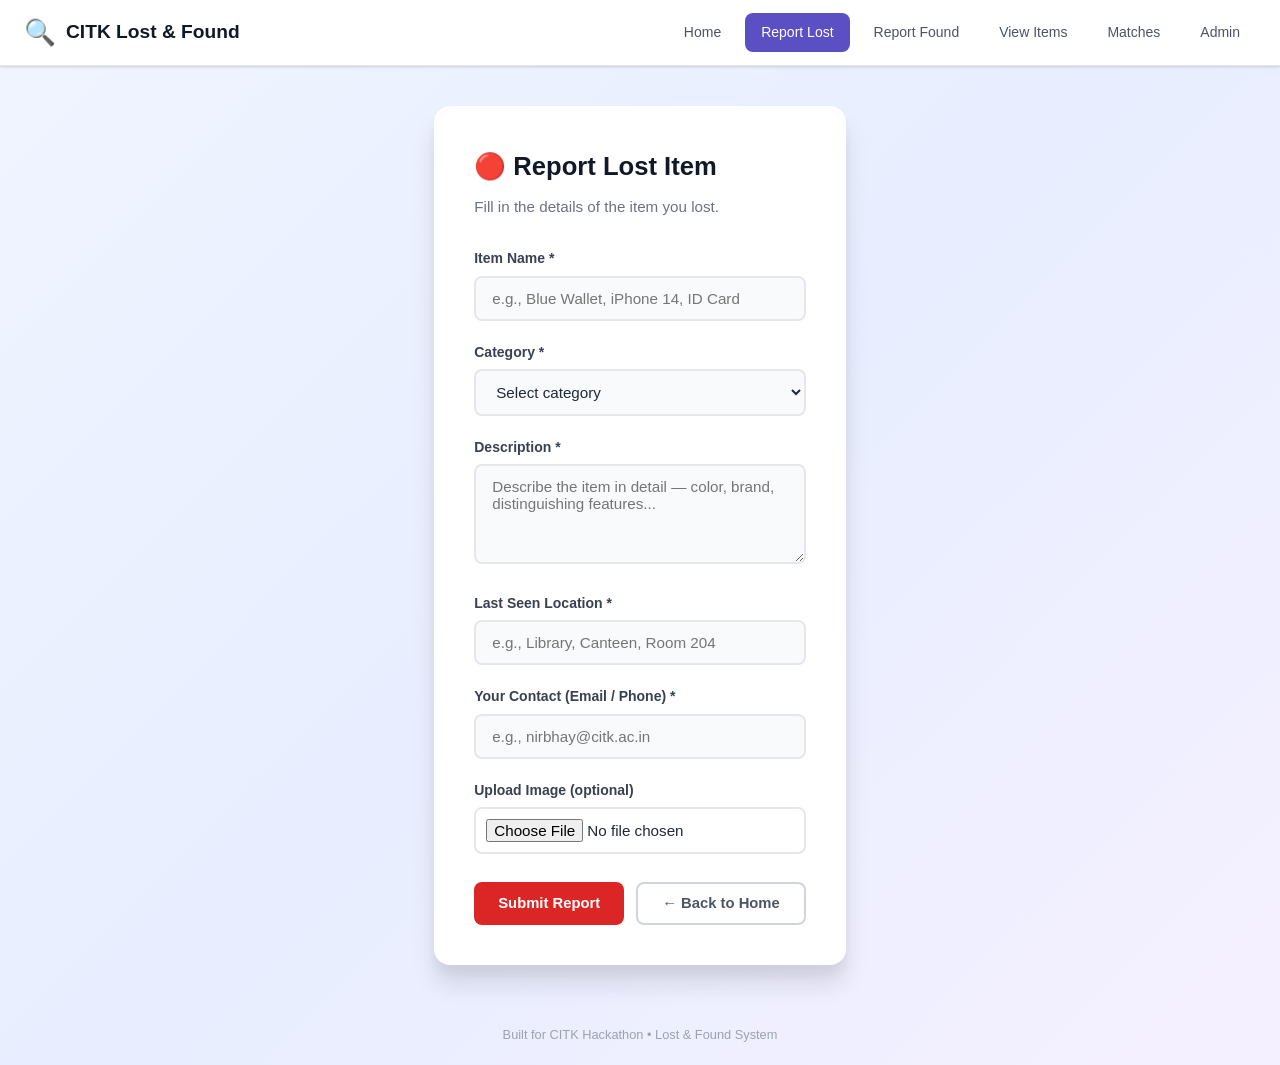
==== lost.html @ c3c338a7 "Add files via upload" ====
<!DOCTYPE html>
<html lang="en">
<head>
  <meta charset="UTF-8">
  <meta name="viewport" content="width=device-width, initial-scale=1.0">
  <title>Report Lost Item - CITK Lost & Found</title>
  <link rel="stylesheet" href="style.css">
</head>
<body>
  <div class="page-wrapper">

    <!-- Navbar -->
    <nav class="navbar">
      <a href="index.html" class="navbar-brand">
        <span class="logo-icon">🔍</span>
        CITK Lost & Found
      </a>
      <div class="navbar-links">
        <a href="index.html">Home</a>
        <a href="lost.html" class="active">Report Lost</a>
        <a href="found.html">Report Found</a>
        <a href="items.html">View Items</a>
        <a href="matches.html">Matches</a>
        <a href="admin.html">Admin</a>
      </div>
    </nav>

    <!-- Form -->
    <div class="form-card">
      <h2>🔴 Report Lost Item</h2>
      <p class="form-subtitle">Fill in the details of the item you lost.</p>

      <div class="alert alert-success" id="successAlert">
        ✅ Item reported successfully! We'll try to find a match.
      </div>
      <div class="alert alert-error" id="errorAlert">
        ❌ Something went wrong. Please try again.
      </div>

      <form id="lostForm">
        <div class="form-group">
          <label for="itemName">Item Name *</label>
          <input type="text" id="itemName" placeholder="e.g., Blue Wallet, iPhone 14, ID Card" required>
        </div>

        <div class="form-group">
          <label for="category">Category *</label>
          <select id="category" required>
            <option value="">Select category</option>
            <option value="electronics">Electronics</option>
            <option value="wallet">Wallet / Purse</option>
            <option value="keys">Keys</option>
            <option value="id-card">ID Card / Documents</option>
            <option value="clothing">Clothing / Accessories</option>
            <option value="bottle">Bottle / Container</option>
            <option value="bag">Bag / Backpack</option>
            <option value="book">Book / Notebook</option>
            <option value="other">Other</option>
          </select>
        </div>

        <div class="form-group">
          <label for="description">Description *</label>
          <textarea id="description" placeholder="Describe the item in detail — color, brand, distinguishing features..." required></textarea>
        </div>

        <div class="form-group">
          <label for="location">Last Seen Location *</label>
          <input type="text" id="location" placeholder="e.g., Library, Canteen, Room 204" required>
        </div>

        <div class="form-group">
          <label for="contactInfo">Your Contact (Email / Phone) *</label>
          <input type="text" id="contactInfo" placeholder="e.g., nirbhay@citk.ac.in" required>
        </div>

        <div class="form-group">
          <label for="imageUpload">Upload Image (optional)</label>
          <input type="file" id="imageUpload" accept="image/*">
          <div class="image-preview" id="imagePreview">
            <img id="previewImg" src="" alt="Preview">
          </div>
        </div>

        <div class="form-actions">
          <button type="submit" class="btn btn-danger" id="submitBtn">
            Submit Report
          </button>
          <a href="index.html" class="btn btn-outline">← Back to Home</a>
        </div>
      </form>
    </div>

    <footer class="footer">
      Built for CITK Hackathon • Lost & Found System
    </footer>

  </div>

  <!-- Firebase SDK -->
  <script src="https://www.gstatic.com/firebasejs/10.12.0/firebase-app-compat.js"></script>
  <script src="https://www.gstatic.com/firebasejs/10.12.0/firebase-firestore-compat.js"></script>
  <script src="firebase-config.js"></script>
  <script src="app.js"></script>
  <script>
    // Image Preview
    document.getElementById('imageUpload').addEventListener('change', function(e) {
      const file = e.target.files[0];
      if (file) {
        const preview = document.getElementById('imagePreview');
        const img = document.getElementById('previewImg');
        const reader = new FileReader();
        reader.onload = function(ev) {
          img.src = ev.target.result;
          preview.style.display = 'block';
        };
        reader.readAsDataURL(file);
      }
    });

    // Form Submit
    document.getElementById('lostForm').addEventListener('submit', async function(e) {
      e.preventDefault();
      const btn = document.getElementById('submitBtn');
      btn.textContent = 'Submitting...';
      btn.disabled = true;

      try {
        const imageFile = document.getElementById('imageUpload').files[0];
        let imageData = '';

        if (imageFile) {
          imageData = await compressAndConvertImage(imageFile);
        }

        await db.collection('lostItems').add({
          name: document.getElementById('itemName').value.trim(),
          category: document.getElementById('category').value,
          description: document.getElementById('description').value.trim(),
          location: document.getElementById('location').value.trim(),
          contact: document.getElementById('contactInfo').value.trim(),
          image: imageData,
          status: 'open',
          type: 'lost',
          createdAt: firebase.firestore.FieldValue.serverTimestamp()
        });

        showAlert('successAlert');
        document.getElementById('lostForm').reset();
        document.getElementById('imagePreview').style.display = 'none';
      } catch (err) {
        console.error(err);
        showAlert('errorAlert');
      }

      btn.textContent = 'Submit Report';
      btn.disabled = false;
    });
  </script>
</body>
</html>
---- style.css ----
/* ============================================
   CITK LOST & FOUND — STYLESHEET
   ============================================ */

/* ---------- Reset & Base ---------- */
*,
*::before,
*::after {
  margin: 0;
  padding: 0;
  box-sizing: border-box;
}

:root {
  --primary: #5b4fc4;
  --primary-dark: #4a3fb3;
  --primary-light: #ede9fe;
  --success: #16a34a;
  --success-light: #dcfce7;
  --danger: #dc2626;
  --danger-light: #fee2e2;
  --warning: #f59e0b;
  --warning-light: #fef3c7;
  --info: #2563eb;
  --info-light: #dbeafe;
  --gray-50: #f9fafb;
  --gray-100: #f3f4f6;
  --gray-200: #e5e7eb;
  --gray-300: #d1d5db;
  --gray-400: #9ca3af;
  --gray-500: #6b7280;
  --gray-600: #4b5563;
  --gray-700: #374151;
  --gray-800: #1f2937;
  --gray-900: #111827;
  --white: #ffffff;
  --shadow: 0 1px 3px rgba(0, 0, 0, 0.1), 0 1px 2px rgba(0, 0, 0, 0.06);
  --shadow-md: 0 4px 6px rgba(0, 0, 0, 0.07), 0 2px 4px rgba(0, 0, 0, 0.06);
  --shadow-lg: 0 10px 15px rgba(0, 0, 0, 0.1), 0 4px 6px rgba(0, 0, 0, 0.05);
  --shadow-xl: 0 20px 25px rgba(0, 0, 0, 0.1), 0 10px 10px rgba(0, 0, 0, 0.04);
  --radius: 12px;
  --radius-sm: 8px;
  --radius-lg: 16px;
  --transition: all 0.2s ease;
}

body {
  font-family: 'Segoe UI', 'Inter', -apple-system, BlinkMacSystemFont, sans-serif;
  background: linear-gradient(135deg, #f0f4ff 0%, #e8eeff 50%, #f5f0ff 100%);
  color: var(--gray-800);
  min-height: 100vh;
  line-height: 1.6;
}

/* ---------- Layout ---------- */
.container {
  max-width: 1100px;
  margin: 0 auto;
  padding: 40px 20px;
}

.page-wrapper {
  min-height: 100vh;
  display: flex;
  flex-direction: column;
}

/* ---------- Header / Navbar ---------- */
.navbar {
  background: var(--white);
  border-bottom: 1px solid var(--gray-200);
  padding: 12px 24px;
  display: flex;
  align-items: center;
  justify-content: space-between;
  box-shadow: var(--shadow);
  position: sticky;
  top: 0;
  z-index: 100;
}

.navbar-brand {
  display: flex;
  align-items: center;
  gap: 10px;
  text-decoration: none;
  color: var(--gray-900);
  font-weight: 700;
  font-size: 1.2rem;
}

.navbar-brand .logo-icon {
  font-size: 1.6rem;
}

.navbar-links {
  display: flex;
  gap: 8px;
  flex-wrap: wrap;
}

.navbar-links a {
  text-decoration: none;
  padding: 8px 16px;
  border-radius: var(--radius-sm);
  font-size: 0.875rem;
  font-weight: 500;
  color: var(--gray-600);
  transition: var(--transition);
}

.navbar-links a:hover {
  background: var(--primary-light);
  color: var(--primary);
}

.navbar-links a.active {
  background: var(--primary);
  color: var(--white);
}

/* ---------- Hero / Home ---------- */
.hero {
  text-align: center;
  padding: 80px 20px;
}

.hero-card {
  background: var(--white);
  border-radius: var(--radius-lg);
  padding: 60px 40px;
  box-shadow: var(--shadow-xl);
  max-width: 700px;
  margin: 0 auto;
}

.hero h1 {
  font-size: 2.4rem;
  font-weight: 800;
  color: var(--gray-900);
  margin-bottom: 8px;
  letter-spacing: -0.5px;
}

.hero .subtitle {
  font-size: 1.05rem;
  color: var(--gray-500);
  margin-bottom: 12px;
}

.hero .description {
  font-size: 0.95rem;
  color: var(--gray-400);
  margin-bottom: 36px;
}

.hero-buttons {
  display: flex;
  flex-wrap: wrap;
  gap: 12px;
  justify-content: center;
}

/* ---------- Buttons ---------- */
.btn {
  display: inline-flex;
  align-items: center;
  gap: 8px;
  padding: 12px 24px;
  border-radius: var(--radius-sm);
  font-size: 0.925rem;
  font-weight: 600;
  text-decoration: none;
  border: none;
  cursor: pointer;
  transition: var(--transition);
  line-height: 1;
}

.btn:hover {
  transform: translateY(-1px);
  box-shadow: var(--shadow-md);
}

.btn:active {
  transform: translateY(0);
}

.btn-primary {
  background: var(--primary);
  color: var(--white);
}

.btn-primary:hover {
  background: var(--primary-dark);
}

.btn-success {
  background: var(--success);
  color: var(--white);
}

.btn-success:hover {
  background: #15803d;
}

.btn-danger {
  background: var(--danger);
  color: var(--white);
}

.btn-danger:hover {
  background: #b91c1c;
}

.btn-warning {
  background: var(--warning);
  color: var(--white);
}

.btn-warning:hover {
  background: #d97706;
}

.btn-info {
  background: var(--info);
  color: var(--white);
}

.btn-info:hover {
  background: #1d4ed8;
}

.btn-outline {
  background: var(--white);
  color: var(--gray-600);
  border: 2px solid var(--gray-300);
}

.btn-outline:hover {
  border-color: var(--primary);
  color: var(--primary);
  background: var(--primary-light);
}

.btn-sm {
  padding: 8px 16px;
  font-size: 0.825rem;
}

.btn-lg {
  padding: 14px 28px;
  font-size: 1rem;
}

/* ---------- Cards ---------- */
.card {
  background: var(--white);
  border-radius: var(--radius);
  box-shadow: var(--shadow);
  overflow: hidden;
  transition: var(--transition);
}

.card:hover {
  box-shadow: var(--shadow-lg);
  transform: translateY(-2px);
}

.card-body {
  padding: 20px;
}

/* ---------- Forms ---------- */
.form-card {
  background: var(--white);
  border-radius: var(--radius-lg);
  padding: 40px;
  box-shadow: var(--shadow-xl);
  max-width: 600px;
  margin: 40px auto;
}

.form-card h2 {
  font-size: 1.6rem;
  font-weight: 700;
  margin-bottom: 8px;
  color: var(--gray-900);
}

.form-card .form-subtitle {
  color: var(--gray-500);
  margin-bottom: 28px;
  font-size: 0.95rem;
}

.form-group {
  margin-bottom: 20px;
}

.form-group label {
  display: block;
  font-weight: 600;
  font-size: 0.875rem;
  color: var(--gray-700);
  margin-bottom: 6px;
}

.form-group input,
.form-group textarea,
.form-group select {
  width: 100%;
  padding: 12px 16px;
  border: 2px solid var(--gray-200);
  border-radius: var(--radius-sm);
  font-size: 0.95rem;
  font-family: inherit;
  color: var(--gray-800);
  transition: var(--transition);
  background: var(--gray-50);
}

.form-group input:focus,
.form-group textarea:focus,
.form-group select:focus {
  outline: none;
  border-color: var(--primary);
  background: var(--white);
  box-shadow: 0 0 0 3px rgba(91, 79, 196, 0.1);
}

.form-group textarea {
  resize: vertical;
  min-height: 100px;
}

.form-group input[type="file"] {
  padding: 10px;
  background: var(--white);
  cursor: pointer;
}

.form-actions {
  display: flex;
  gap: 12px;
  margin-top: 28px;
}

/* Image preview */
.image-preview {
  margin-top: 12px;
  max-width: 200px;
  max-height: 200px;
  border-radius: var(--radius-sm);
  overflow: hidden;
  display: none;
}

.image-preview img {
  width: 100%;
  height: 100%;
  object-fit: cover;
}

/* ---------- Page Title ---------- */
.page-title {
  text-align: center;
  margin-bottom: 32px;
}

.page-title h2 {
  font-size: 1.8rem;
  font-weight: 700;
  color: var(--gray-900);
}

.page-title p {
  color: var(--gray-500);
  margin-top: 4px;
}

/* ---------- Items Grid ---------- */
.items-grid {
  display: grid;
  grid-template-columns: repeat(auto-fill, minmax(300px, 1fr));
  gap: 20px;
  margin-top: 20px;
}

.item-card {
  background: var(--white);
  border-radius: var(--radius);
  box-shadow: var(--shadow);
  overflow: hidden;
  transition: var(--transition);
}

.item-card:hover {
  box-shadow: var(--shadow-lg);
  transform: translateY(-3px);
}

.item-card .item-image {
  width: 100%;
  height: 200px;
  object-fit: cover;
  background: var(--gray-100);
  display: flex;
  align-items: center;
  justify-content: center;
}

.item-card .item-image img {
  width: 100%;
  height: 200px;
  object-fit: cover;
}

.item-card .item-image .no-image {
  color: var(--gray-400);
  font-size: 3rem;
}

.item-card .item-details {
  padding: 16px 20px;
}

.item-card .item-name {
  font-size: 1.1rem;
  font-weight: 700;
  color: var(--gray-900);
  margin-bottom: 4px;
}

.item-card .item-description {
  font-size: 0.875rem;
  color: var(--gray-500);
  margin-bottom: 8px;
  display: -webkit-box;
  -webkit-line-clamp: 2;
  -webkit-box-orient: vertical;
  overflow: hidden;
}

.item-card .item-meta {
  display: flex;
  justify-content: space-between;
  align-items: center;
  margin-top: 12px;
}

.item-card .item-location {
  font-size: 0.825rem;
  color: var(--gray-500);
  display: flex;
  align-items: center;
  gap: 4px;
}

.item-card .item-date {
  font-size: 0.75rem;
  color: var(--gray-400);
}

/* ---------- Badges ---------- */
.badge {
  display: inline-flex;
  align-items: center;
  padding: 4px 10px;
  border-radius: 20px;
  font-size: 0.75rem;
  font-weight: 600;
  text-transform: uppercase;
  letter-spacing: 0.5px;
}

.badge-lost {
  background: var(--danger-light);
  color: var(--danger);
}

.badge-found {
  background: var(--success-light);
  color: var(--success);
}

.badge-open {
  background: var(--warning-light);
  color: #92400e;
}

.badge-returned {
  background: var(--success-light);
  color: var(--success);
}

/* ---------- Filter Bar ---------- */
.filter-bar {
  display: flex;
  gap: 10px;
  margin-bottom: 24px;
  flex-wrap: wrap;
  justify-content: center;
}

.filter-btn {
  padding: 8px 20px;
  border: 2px solid var(--gray-200);
  background: var(--white);
  border-radius: 25px;
  font-size: 0.875rem;
  font-weight: 500;
  color: var(--gray-600);
  cursor: pointer;
  transition: var(--transition);
}

.filter-btn:hover {
  border-color: var(--primary);
  color: var(--primary);
}

.filter-btn.active {
  background: var(--primary);
  color: var(--white);
  border-color: var(--primary);
}

/* ---------- Matches ---------- */
.matches-container {
  display: flex;
  flex-direction: column;
  gap: 24px;
}

.match-pair {
  background: var(--white);
  border-radius: var(--radius);
  box-shadow: var(--shadow);
  padding: 24px;
  display: grid;
  grid-template-columns: 1fr auto 1fr;
  gap: 20px;
  align-items: center;
}

.match-item {
  text-align: center;
}

.match-item img {
  width: 120px;
  height: 120px;
  object-fit: cover;
  border-radius: var(--radius-sm);
  margin-bottom: 10px;
}

.match-item .match-name {
  font-weight: 700;
  color: var(--gray-900);
  font-size: 0.95rem;
}

.match-item .match-detail {
  font-size: 0.825rem;
  color: var(--gray-500);
  margin-top: 2px;
}

.match-arrow {
  font-size: 2rem;
  color: var(--primary);
  display: flex;
  flex-direction: column;
  align-items: center;
  gap: 4px;
}

.match-score {
  font-size: 0.75rem;
  font-weight: 600;
  color: var(--success);
  background: var(--success-light);
  padding: 2px 10px;
  border-radius: 12px;
}

/* ---------- Admin Table ---------- */
.admin-table-container {
  background: var(--white);
  border-radius: var(--radius);
  box-shadow: var(--shadow);
  overflow-x: auto;
}

.admin-table {
  width: 100%;
  border-collapse: collapse;
}

.admin-table thead {
  background: var(--gray-50);
}

.admin-table th {
  padding: 14px 16px;
  text-align: left;
  font-size: 0.8rem;
  font-weight: 700;
  color: var(--gray-500);
  text-transform: uppercase;
  letter-spacing: 0.5px;
  border-bottom: 2px solid var(--gray-200);
}

.admin-table td {
  padding: 14px 16px;
  font-size: 0.9rem;
  color: var(--gray-700);
  border-bottom: 1px solid var(--gray-100);
}

.admin-table tr:hover {
  background: var(--gray-50);
}

.admin-table .item-thumb {
  width: 50px;
  height: 50px;
  object-fit: cover;
  border-radius: 6px;
}

/* ---------- Alerts ---------- */
.alert {
  padding: 14px 20px;
  border-radius: var(--radius-sm);
  margin-bottom: 20px;
  font-size: 0.9rem;
  font-weight: 500;
  display: none;
}

.alert-success {
  background: var(--success-light);
  color: #166534;
  border: 1px solid #bbf7d0;
}

.alert-error {
  background: var(--danger-light);
  color: #991b1b;
  border: 1px solid #fecaca;
}

.alert-info {
  background: var(--info-light);
  color: #1e40af;
  border: 1px solid #bfdbfe;
}

/* ---------- Loading ---------- */
.loading {
  text-align: center;
  padding: 60px 20px;
  color: var(--gray-400);
}

.loading .spinner {
  width: 40px;
  height: 40px;
  border: 4px solid var(--gray-200);
  border-top: 4px solid var(--primary);
  border-radius: 50%;
  animation: spin 0.8s linear infinite;
  margin: 0 auto 16px;
}

@keyframes spin {
  to { transform: rotate(360deg); }
}

/* ---------- Empty State ---------- */
.empty-state {
  text-align: center;
  padding: 60px 20px;
  color: var(--gray-400);
}

.empty-state .empty-icon {
  font-size: 4rem;
  margin-bottom: 16px;
}

.empty-state h3 {
  color: var(--gray-600);
  margin-bottom: 8px;
}

/* ---------- Footer ---------- */
.footer {
  text-align: center;
  padding: 20px;
  color: var(--gray-400);
  font-size: 0.8rem;
  margin-top: auto;
}

/* ---------- Stats Bar ---------- */
.stats-bar {
  display: flex;
  gap: 16px;
  justify-content: center;
  margin-bottom: 32px;
  flex-wrap: wrap;
}

.stat-card {
  background: var(--white);
  border-radius: var(--radius-sm);
  padding: 16px 24px;
  box-shadow: var(--shadow);
  text-align: center;
  min-width: 140px;
}

.stat-card .stat-number {
  font-size: 1.8rem;
  font-weight: 800;
  color: var(--primary);
}

.stat-card .stat-label {
  font-size: 0.8rem;
  color: var(--gray-500);
  font-weight: 500;
  text-transform: uppercase;
  letter-spacing: 0.5px;
}

/* ---------- Search ---------- */
.search-bar {
  margin-bottom: 24px;
  display: flex;
  justify-content: center;
}

.search-bar input {
  width: 100%;
  max-width: 500px;
  padding: 12px 20px;
  border: 2px solid var(--gray-200);
  border-radius: 25px;
  font-size: 0.95rem;
  font-family: inherit;
  transition: var(--transition);
}

.search-bar input:focus {
  outline: none;
  border-color: var(--primary);
  box-shadow: 0 0 0 3px rgba(91, 79, 196, 0.1);
}

/* ---------- Responsive ---------- */
@media (max-width: 768px) {
  .navbar {
    flex-direction: column;
    gap: 10px;
    padding: 12px 16px;
  }

  .navbar-links {
    justify-content: center;
  }

  .hero-card {
    padding: 40px 24px;
  }

  .hero h1 {
    font-size: 1.8rem;
  }

  .hero-buttons {
    flex-direction: column;
    align-items: center;
  }

  .form-card {
    margin: 20px 16px;
    padding: 28px 20px;
  }

  .items-grid {
    grid-template-columns: 1fr;
  }

  .match-pair {
    grid-template-columns: 1fr;
    text-align: center;
  }

  .match-arrow {
    transform: rotate(90deg);
  }

  .admin-table th,
  .admin-table td {
    padding: 10px 8px;
    font-size: 0.8rem;
  }

  .stats-bar {
    flex-direction: column;
    align-items: center;
  }

  .container {
    padding: 20px 16px;
  }
}

@media (max-width: 480px) {
  .hero h1 {
    font-size: 1.5rem;
  }

  .btn {
    padding: 10px 18px;
    font-size: 0.85rem;
  }
}
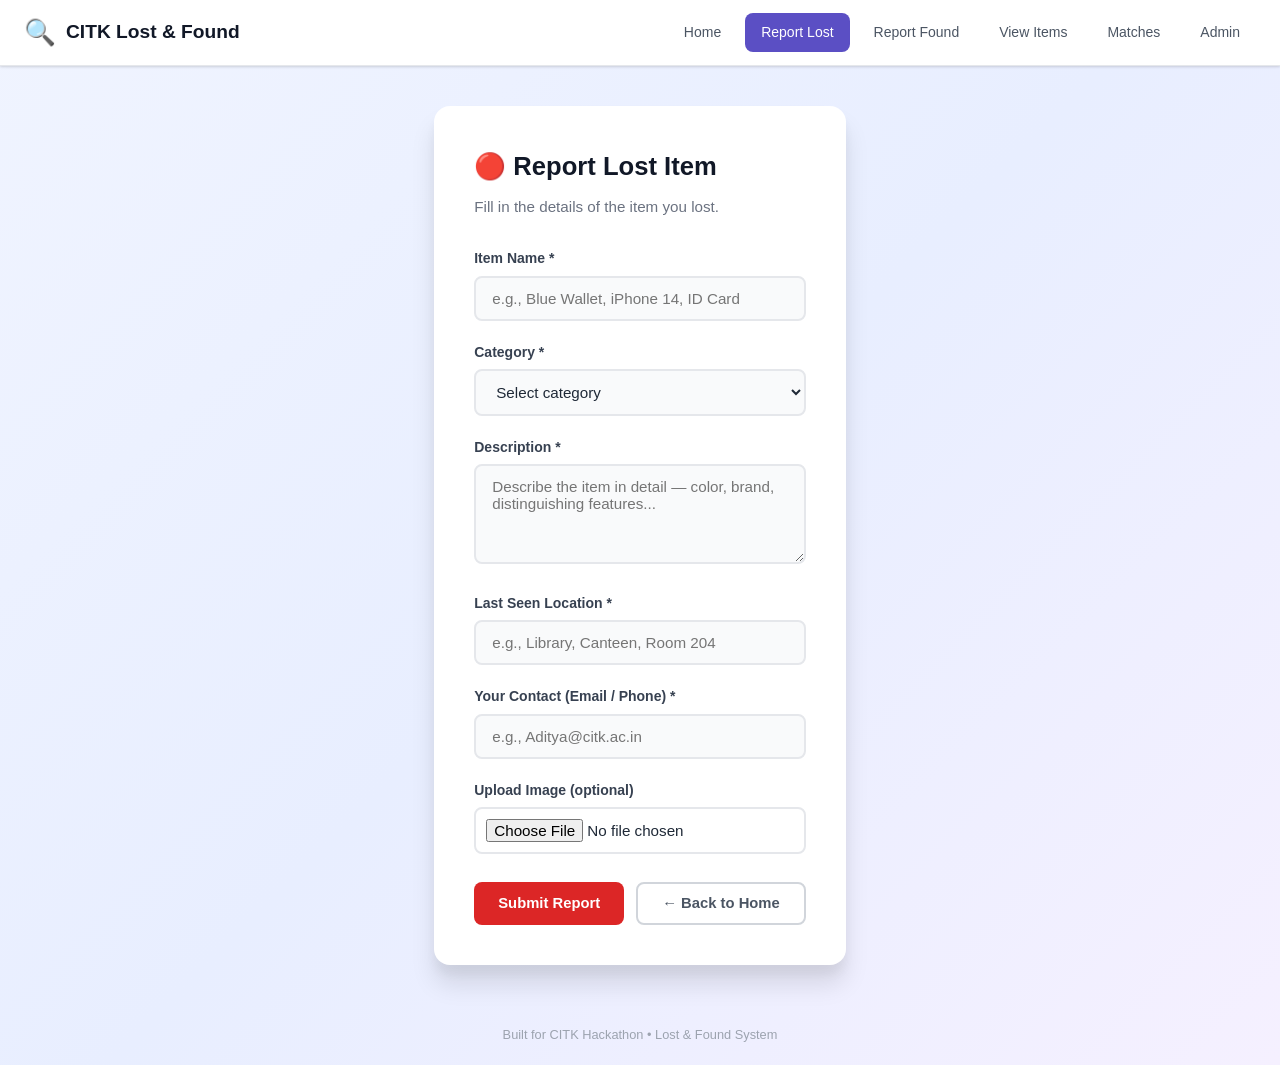
==== commit 2004626d: "Update lost.html" ====
--- a/lost.html
+++ b/lost.html
@@ -71,7 +71,7 @@
 
         <div class="form-group">
           <label for="contactInfo">Your Contact (Email / Phone) *</label>
-          <input type="text" id="contactInfo" placeholder="e.g., nirbhay@citk.ac.in" required>
+          <input type="text" id="contactInfo" placeholder="e.g., Aditya@citk.ac.in" required>
         </div>
 
         <div class="form-group">
@@ -158,4 +158,4 @@
     });
   </script>
 </body>
-</html>+</html>
